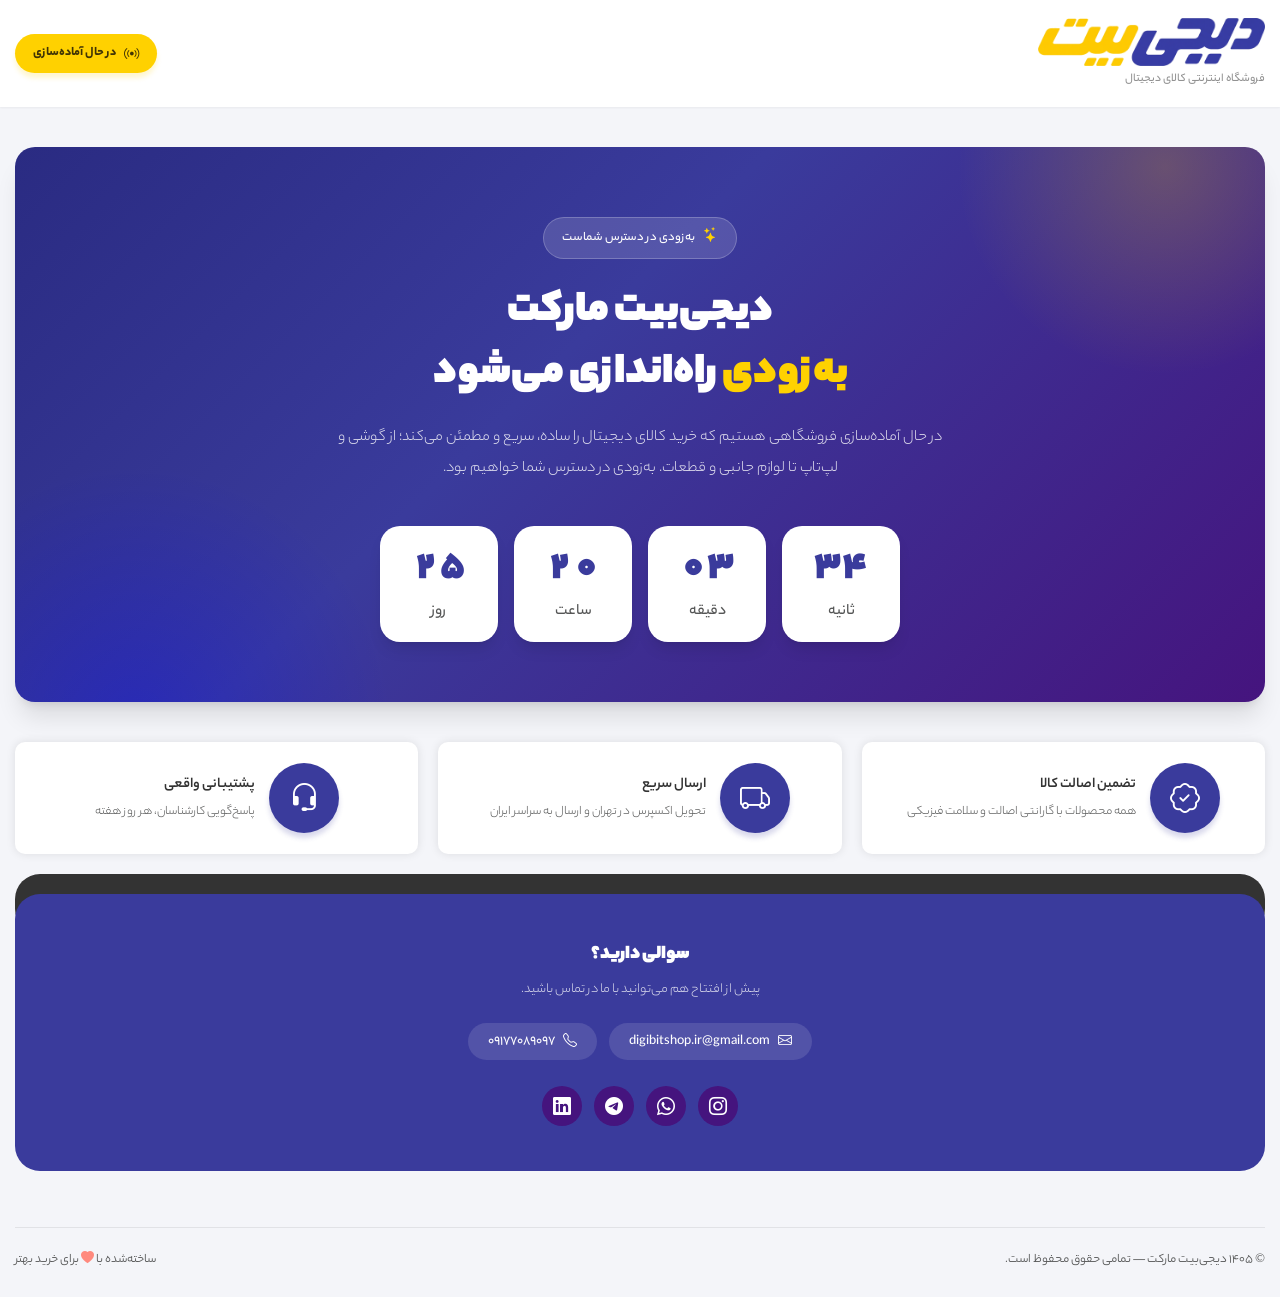
==== index.html @ 966c0b56 "fix(seo): drop the email-signup call to action from the meta description The page no longer has a si" ====
<!DOCTYPE html>
<html lang="fa-IR" dir="rtl">
<head>
    <meta charset="UTF-8">
    <meta name="viewport" content="width=device-width, initial-scale=1.0">
    <meta name="theme-color" content="#3a3b9c">

    <title>دیجی‌بیت مارکت | به‌زودی</title>
    <meta name="description" content="دیجی‌بیت مارکت، فروشگاه اینترنتی کالای دیجیتال، به‌زودی راه‌اندازی می‌شود. از گوشی و لپ‌تاپ تا لوازم جانبی و قطعات.">
    <meta name="robots" content="index, follow">

    <!-- Open Graph -->
    <meta property="og:type" content="website">
    <meta property="og:site_name" content="دیجی‌بیت مارکت">
    <meta property="og:title" content="دیجی‌بیت مارکت | به‌زودی">
    <meta property="og:description" content="فروشگاه اینترنتی کالای دیجیتال، به‌زودی راه‌اندازی می‌شود.">
    <meta property="og:locale" content="fa_IR">

    <link rel="icon" type="image/png" sizes="32x32" href="assets/img/favicon-32.png">
    <link rel="icon" type="image/png" sizes="16x16" href="assets/img/favicon-16.png">
    <link rel="apple-touch-icon" sizes="180x180" href="assets/img/apple-touch-icon.png">

    <link rel="stylesheet" href="assets/font/bootstrap-icon/bootstrap-icons.min.css">
    <link rel="stylesheet" href="assets/css/style.css">
</head>
<body>

<!-- ================= HEADER ================= -->
<header class="site-header">
    <div class="container">
        <div class="site-header-inner">

            <div class="brand">
                <img class="brand-logo"
                     src="assets/img/logo.png"
                     width="530" height="112"
                     alt="دیجی‌بیت مارکت">
                <span class="brand-tagline">فروشگاه اینترنتی کالای دیجیتال</span>
            </div>

            <span class="status-pill">
                <i class="bi bi-broadcast"></i>
                در حال آماده‌سازی
            </span>

        </div>
    </div>
</header>

<!-- ================= MAIN ================= -->
<main class="site-main">
    <div class="container">

        <section class="hero" id="hero">

            <span class="hero-eyebrow">
                <i class="bi bi-stars"></i>
                به‌زودی در دسترس شماست
            </span>

            <h1 class="hero-title">
                دیجی‌بیت مارکت<br>
                <span class="accent">به‌زودی</span> راه‌اندازی می‌شود
            </h1>

            <p class="hero-description">
                در حال آماده‌سازی فروشگاهی هستیم که خرید کالای دیجیتال را ساده، سریع و مطمئن می‌کند؛
                از گوشی و لپ‌تاپ تا لوازم جانبی و قطعات. به‌زودی در دسترس شما خواهیم بود.
            </p>

            <!-- countdown: source order is reversed so that, in this RTL flex
                 row, "روز" renders on the far left and "ثانیه" on the far right -->
            <div class="countdown" id="countdown" role="timer" aria-live="off">
                <div class="countdown-item">
                    <span class="countdown-value" id="cd-seconds">۰۰</span>
                    <span class="countdown-label">ثانیه</span>
                </div>
                <div class="countdown-item">
                    <span class="countdown-value" id="cd-minutes">۰۰</span>
                    <span class="countdown-label">دقیقه</span>
                </div>
                <div class="countdown-item">
                    <span class="countdown-value" id="cd-hours">۰۰</span>
                    <span class="countdown-label">ساعت</span>
                </div>
                <div class="countdown-item">
                    <span class="countdown-value" id="cd-days">۰۰</span>
                    <span class="countdown-label">روز</span>
                </div>
            </div>

            <!-- shown once the countdown reaches zero -->
            <div class="launch-message" id="launch-message">
                <a class="btn btn-white" href="#">
                    <i class="bi bi-shop"></i>
                    ورود به فروشگاه
                </a>
            </div>

        </section>

        <!-- ================= FEATURES ================= -->
        <section class="features" aria-label="ویژگی‌های دیجی‌بیت مارکت">
            <div class="features-grid">

                <div class="feature-item">
                    <div class="feature-item-icon"><i class="bi bi-patch-check"></i></div>
                    <div>
                        <div class="feature-item-title">تضمین اصالت کالا</div>
                        <div class="feature-item-text">همه محصولات با گارانتی اصالت و سلامت فیزیکی</div>
                    </div>
                </div>

                <div class="feature-item">
                    <div class="feature-item-icon"><i class="bi bi-truck"></i></div>
                    <div>
                        <div class="feature-item-title">ارسال سریع</div>
                        <div class="feature-item-text">تحویل اکسپرس در تهران و ارسال به سراسر ایران</div>
                    </div>
                </div>

                <div class="feature-item">
                    <div class="feature-item-icon"><i class="bi bi-headset"></i></div>
                    <div>
                        <div class="feature-item-title">پشتیبانی واقعی</div>
                        <div class="feature-item-text">پاسخ‌گویی کارشناسان، هر روز هفته</div>
                    </div>
                </div>

            </div>
        </section>

        <!-- ================= CONTACT ================= -->
        <section class="contact-panel" aria-label="راه‌های ارتباطی">
            <div class="contact-panel-title">سوالی دارید؟</div>
            <p class="contact-panel-text">پیش از افتتاح هم می‌توانید با ما در تماس باشید.</p>

            <div class="contact-actions">
                <a class="contact-link" href="mailto:digibitshop.ir@gmail.com">
                    <i class="bi bi-envelope"></i>
                    digibitshop.ir@gmail.com
                </a>
                <a class="contact-link" href="tel:+989177089097">
                    <i class="bi bi-telephone"></i>
                    <span>۰۹۱۷۷۰۸۹۰۹۷</span>
                </a>
            </div>

            <ul class="footer-social">
                <li><a href="#" aria-label="اینستاگرام"><i class="bi bi-instagram"></i></a></li>
                <li><a href="https://wa.me/989177089097" aria-label="واتس‌اپ" target="_blank" rel="noopener"><i class="bi bi-whatsapp"></i></a></li>
                <li><a href="#" aria-label="تلگرام"><i class="bi bi-telegram"></i></a></li>
                <li><a href="#" aria-label="لینکدین"><i class="bi bi-linkedin"></i></a></li>
            </ul>
        </section>

    </div>
</main>

<!-- ================= FOOTER ================= -->
<footer class="site-footer">
    <div class="container">
        <div class="site-footer-inner">
            <span>© <span id="footer-year">۱۴۰۵</span> دیجی‌بیت مارکت — تمامی حقوق محفوظ است.</span>
            <span>ساخته‌شده با <i class="bi bi-heart-fill" style="color:#ff8a7e"></i> برای خرید بهتر</span>
        </div>
    </div>
</footer>

<!-- Bootstrapped before the page paints so SEO/curl sees an absolute date -->
<script>
    window.DIGIBIT = {
        // Official launch moment, UTC (ISO 8601). This default is 1 January 2027.
        // EDIT THIS ONE LINE to set the real launch date.
        target: '2027-01-01T00:00:00Z',

        // ?mode=preview shortens the countdown to 30s so the timer and the
        // "launched" state can be checked without waiting.
        preview: /(?:\?|&)mode=preview(?:&|$)/.test(location.search)
    };
    if (window.DIGIBIT.preview) {
        document.documentElement.classList.add('is-preview');
    }
</script>
<script src="assets/js/coming-soon.js" defer></script>

</body>
</html>
---- assets/css/style.css ----
/* ==========================================================================
   دیجی‌بیت مارکت — صفحه «به‌زودی»
   Design system carried over from the «شاهان» template
   (website-temp/shahan/page/assets/css/main.css) so this page matches the
   final storefront exactly.

   Change the whole palette from the :root block below.
   ========================================================================== */

/* ==========================================================================
   Fonts — YekanBakh FaNum (same weights as the template)
   ========================================================================== */

@font-face {
  font-display: swap;
  font-family: "yekan-bakh";
  src: url("../font/yekan-bakh/YekanBakhFaNum-Fat.woff2") format("woff2");
  font-weight: 900;
  font-style: normal;
}

@font-face {
  font-display: swap;
  font-family: "yekan-bakh";
  src: url("../font/yekan-bakh/YekanBakhFaNum-Heavy.woff2") format("woff2");
  font-weight: 800;
  font-style: normal;
}

@font-face {
  font-display: swap;
  font-family: "yekan-bakh";
  src: url("../font/yekan-bakh/YekanBakhFaNum-Bold.woff2") format("woff2");
  font-weight: bold;
  font-style: normal;
}

@font-face {
  font-display: swap;
  font-family: "yekan-bakh";
  src: url("../font/yekan-bakh/YekanBakhFaNum-Medium.woff2") format("woff2");
  font-weight: 500;
  font-style: normal;
}

@font-face {
  font-display: swap;
  font-family: "yekan-bakh";
  src: url("../font/yekan-bakh/YekanBakhFaNum-Regular.woff2") format("woff2");
  font-weight: normal;
  font-style: normal;
}

@font-face {
  font-display: swap;
  font-family: "yekan-bakh";
  src: url("../font/yekan-bakh/YekanBakhFaNum-Light.woff2") format("woff2");
  font-weight: 300;
  font-style: normal;
}

/* ==========================================================================
   Design tokens
   ========================================================================== */

:root {
  /* theme color */
  --main-color-one: #3a3b9c;
  --main-color-one-shadow: #3a3b9c31;
  --main-color-one-hover: #2a2b82;
  --main-color-two: #ffd100;
  --main-color-two-shadow: #ffd10031;
  --main-color-two-hover: #d8b103;
  --main-color-three: #45147e;
  --main-color-three-shadow: #45147e31;
  --main-color-three-hover: #320a60;
  --main-color-green: #189d0e;
  --bg-site: #f4f5f9;

  /* typography */
  --font-size: 14px;
  --color-site: #333333;
  --font-site: "yekan-bakh";
  --main-font: "yekan-bakh";
  --title-font: "yekan-bakh";

  /* shadow */
  --shadow: 0 1px 3px 0 rgb(0 0 0 / 0.1), 0 1px 2px -1px rgb(0 0 0 / 0.1);
  --shadow-sm: 0 1px 2px 0 rgb(0 0 0 / 0.05);
  --shadow-md: 0 4px 6px -1px rgb(0 0 0 / 0.1), 0 2px 4px -2px rgb(0 0 0 / 0.1);
  --shadow-box: rgb(0 0 0 / 10%) 0px 0px 10px 0px;
  --shadow-lg:
    0 10px 15px -3px rgb(0 0 0 / 0.1), 0 4px 6px -4px rgb(0 0 0 / 0.1);
  --shadow-xl:
    0 20px 25px -5px rgb(0 0 0 / 0.1), 0 8px 10px -6px rgb(0 0 0 / 0.1);
  --shadow-2xl: 0 25px 50px -12px rgb(0 0 0 / 0.25);
  --shadow-inner: inset 0 2px 12px 4px rgb(0 0 0 / 5%);

  /* text */
  --text-muted: #565757;
  --text-muted-two: #929292;

  /* border */
  --border-muted: #ced4da;

  /* hero panel — deep brand gradient */
  --hero-gradient: linear-gradient(
    135deg,
    #2a2b82 0%,
    #3a3b9c 42%,
    #45147e 100%
  );
}

/* ==========================================================================
   Base
   ========================================================================== */

*,
*::before,
*::after {
  margin: 0;
  padding: 0;
  box-sizing: border-box;
}

html {
  font-size: 1em;
  line-height: 1.6;
  scroll-behavior: smooth;
}

body {
  font-size: var(--font-size);
  font-family: var(--font-site);
  font-weight: normal;
  background: var(--bg-site);
  color: var(--color-site);
  min-height: 100vh;
  display: flex;
  flex-direction: column;
  overflow-x: hidden;
  -webkit-font-smoothing: antialiased;
}

img,
svg {
  max-width: 100%;
}

a {
  text-decoration: none;
  color: var(--color-site);
  transition: 200ms;
}

.container {
  width: 100%;
  max-width: 1470px;
  margin-inline: auto;
  padding-inline: 15px;
}

/* ==========================================================================
   Typography helpers
   ========================================================================== */

.title-font {
  font-family: var(--title-font);
  font-weight: 900;
}

.main-font {
  font-family: var(--main-font);
}

.f-800 {
  font-weight: 800;
}

.main-color-one-color {
  color: var(--main-color-one) !important;
}

.main-color-two-color {
  color: var(--main-color-two) !important;
}

.text-muted-two {
  color: var(--text-muted-two);
}

.visually-hidden {
  position: absolute;
  width: 1px;
  height: 1px;
  padding: 0;
  margin: -1px;
  overflow: hidden;
  clip: rect(0, 0, 0, 0);
  white-space: nowrap;
  border: 0;
}

/* ==========================================================================
   Buttons — same shape + shine effect as the template's .btn
   ========================================================================== */

.btn {
  display: inline-flex;
  align-items: center;
  justify-content: center;
  gap: 8px;
  font-family: var(--font-site);
  font-size: 15px;
  font-weight: bold;
  line-height: 1;
  border: 0;
  border-radius: 8px;
  padding: 15px 28px;
  cursor: pointer;
  transition: 200ms;
  position: relative;
  overflow: hidden;
  white-space: nowrap;
}

.btn:not(.no-highlight)::before {
  display: inline-block;
  content: "";
  width: 100%;
  height: 100%;
  background: linear-gradient(
    90deg,
    transparent,
    rgba(255, 255, 255, 0.5),
    transparent
  );
  position: absolute;
  top: 0;
  bottom: 0;
  margin: auto;
  left: 100%;
}

.btn:active {
  transform: translate(0, 2px);
}

.btn:hover:not(.no-highlight)::before {
  transition: 800ms;
  left: -100%;
}

.btn i {
  font-size: 18px;
}

.main-color-one-bg {
  background-color: var(--main-color-one);
  color: #fff;
  box-shadow: 0 5px 5px var(--main-color-one-shadow);
}

.main-color-one-bg:hover {
  background-color: var(--main-color-one-hover);
  color: #fff;
}

/* Accent CTA — used where the primary indigo would sit on the brand gradient */
.main-color-two-bg {
  background-color: var(--main-color-two);
  color: #413505;
  box-shadow: 0 5px 5px var(--main-color-two-shadow);
}

.main-color-two-bg:hover {
  background-color: var(--main-color-two-hover);
  color: #413505;
}

.btn-white {
  background-color: #fff;
  color: var(--main-color-one);
  box-shadow: 0 5px 5px rgb(0 0 0 / 12%);
}

.btn-white:hover {
  color: var(--main-color-three);
}

/* ==========================================================================
   Brand mark
   ========================================================================== */

.brand {
  display: flex;
  flex-direction: column;
  align-items: flex-start;
  gap: 4px;
  min-width: 0;
}

.brand-logo {
  display: block;
  height: 48px;
  width: auto;
  max-width: 100%;
}

.brand-tagline {
  font-size: 12px;
  font-weight: 500;
  color: var(--text-muted-two);
}

/* ==========================================================================
   Header
   ========================================================================== */

.site-header {
  background: #fff;
  box-shadow: var(--shadow-sm);
  position: relative;
  z-index: 5;
}

.site-header-inner {
  display: flex;
  align-items: center;
  justify-content: space-between;
  gap: 20px;
  padding: 18px 0;
}

.status-pill {
  display: inline-flex;
  align-items: center;
  gap: 8px;
  background-color: var(--main-color-two);
  color: #413505;
  font-size: 13px;
  font-weight: 800;
  border-radius: 50px;
  padding: 9px 18px;
  box-shadow: 0 5px 5px var(--main-color-two-shadow);
}

.status-pill i {
  font-size: 15px;
  line-height: 0;
}

/* ==========================================================================
   Main / hero panel
   ========================================================================== */

.site-main {
  flex: 1 0 auto;
  padding: 40px 0 30px;
}

.hero {
  background: var(--hero-gradient);
  border-radius: 20px;
  box-shadow: var(--shadow-xl);
  padding: 70px 40px 60px;
  text-align: center;
  color: #fff;
  position: relative;
  overflow: hidden;
}

/* soft brand glows */
.hero::before,
.hero::after {
  content: "";
  position: absolute;
  border-radius: 50%;
  pointer-events: none;
}

.hero::before {
  width: 420px;
  height: 420px;
  top: -190px;
  right: -110px;
  background: radial-gradient(circle, rgb(255 209 0 / 22%) 0%, transparent 70%);
}

.hero::after {
  width: 520px;
  height: 520px;
  bottom: -280px;
  left: -140px;
  background: radial-gradient(circle, rgb(0 3 255 / 28%) 0%, transparent 70%);
}

.hero > * {
  position: relative;
  z-index: 1;
}

.hero-eyebrow {
  display: inline-flex;
  align-items: center;
  gap: 8px;
  background: rgb(255 255 255 / 14%);
  border: 1px solid rgb(255 255 255 / 22%);
  border-radius: 50px;
  padding: 8px 18px;
  font-size: 13px;
  font-weight: 500;
  color: #fff;
}

.hero-eyebrow i {
  color: var(--main-color-two);
  font-size: 15px;
}

.hero-title {
  font-family: var(--title-font);
  font-weight: 900;
  font-size: 46px;
  line-height: 1.35;
  margin: 24px 0 0;
}

.hero-title .accent {
  color: var(--main-color-two);
}

.hero-description {
  max-width: 640px;
  margin: 16px auto 0;
  font-size: 16px;
  font-weight: 300;
  line-height: 1.9;
  color: rgb(255 255 255 / 84%);
}

/* ==========================================================================
   Countdown
   ========================================================================== */

.countdown {
  display: flex;
  justify-content: center;
  gap: 16px;
  margin-top: 42px;
  flex-wrap: wrap;
}

.countdown-item {
  background: #fff;
  color: var(--main-color-one);
  border-radius: 20px;
  box-shadow: var(--shadow-lg);
  width: 118px;
  padding: 22px 10px 16px;
  transition: 0.3s;
}

.countdown-item:hover {
  transform: translateY(-10px);
}

.countdown-value {
  display: block;
  font-family: var(--title-font);
  font-weight: 900;
  font-size: 40px;
  line-height: 1.1;
  font-variant-numeric: tabular-nums;
  color: var(--main-color-one);
}

.countdown-label {
  display: block;
  margin-top: 8px;
  font-size: 16px;
  font-weight: 500;
  color: var(--text-muted);
}

/* ==========================================================================
   Feature row — same circular icon treatment as the template
   ========================================================================== */

.features {
  margin-top: 40px;
}

.features-grid {
  display: grid;
  grid-template-columns: repeat(3, minmax(0, 1fr));
  gap: 20px;
}

.feature-item {
  display: flex;
  align-items: center;
  justify-content: center;
  gap: 14px;
  background: #fff;
  border: 1px solid transparent;
  border-radius: 10px;
  box-shadow: var(--shadow-box);
  padding: 20px;
  transition: 0.4s;
}

.feature-item:hover {
  transform: translateY(-10px);
  box-shadow: var(--shadow-xl);
  border-color: var(--main-color-one);
}

.feature-item-icon {
  background-color: var(--main-color-one);
  box-shadow: 0 5px 5px var(--main-color-one-shadow);
  width: 70px;
  height: 70px;
  flex: 0 0 70px;
  border-radius: 50%;
  display: flex;
  align-items: center;
  justify-content: center;
  color: #fff;
  line-height: 0;
}

.feature-item-icon i {
  font-size: 30px;
}

.feature-item-title {
  font-weight: bold;
  font-size: 15px;
  margin-bottom: 4px;
}

.feature-item-text {
  font-size: 13px;
  font-weight: 300;
  color: var(--text-muted);
  line-height: 1.7;
}

/* ==========================================================================
   Contact / social panel — template footer treatment
   ========================================================================== */

.contact-panel {
  background: var(--main-color-one);
  border-radius: 25px;
  margin-top: 40px;
  padding: 45px 30px;
  text-align: center;
  color: #fff;
  position: relative;
}

.contact-panel::before {
  content: "";
  position: absolute;
  top: -20px;
  left: 0;
  width: 100%;
  height: 60px;
  background-color: #333;
  border-radius: 25px;
  z-index: -1;
}

.contact-panel-title {
  font-weight: 900;
  font-size: 20px;
  margin-bottom: 8px;
}

.contact-panel-text {
  font-size: 14px;
  font-weight: 300;
  color: rgb(255 255 255 / 82%);
  margin-bottom: 22px;
}

.contact-actions {
  display: flex;
  justify-content: center;
  gap: 12px;
  flex-wrap: wrap;
  margin-bottom: 26px;
}

.contact-link {
  display: inline-flex;
  align-items: center;
  gap: 8px;
  color: #fff;
  font-size: 14px;
  font-weight: 500;
  background: rgb(255 255 255 / 12%);
  border-radius: 50px;
  padding: 10px 20px;
  line-height: 1;
}

.contact-link:hover {
  background: rgb(255 255 255 / 22%);
  color: #fff;
}

.footer-social {
  display: flex;
  justify-content: center;
  gap: 12px;
  list-style: none;
}

.footer-social a {
  background-color: var(--main-color-three);
  border-radius: 50%;
  width: 40px;
  height: 40px;
  display: flex;
  justify-content: center;
  align-items: center;
  color: #fff;
  transition: 0.3s;
}

.footer-social a i {
  line-height: 0;
}

.footer-social a:hover {
  background-color: var(--main-color-one-hover);
  transform: translateY(-4px);
}

.footer-social i {
  font-size: 18px;
}

/* ==========================================================================
   Footer bar
   ========================================================================== */

.site-footer {
  flex: 0 0 auto;
  padding: 26px 0;
}

.site-footer-inner {
  display: flex;
  align-items: center;
  justify-content: space-between;
  gap: 14px;
  flex-wrap: wrap;
  font-size: 13px;
  color: var(--text-muted);
  border-top: 1px solid rgb(0 0 0 / 8%);
  padding-top: 22px;
}

.site-footer-inner a {
  color: var(--main-color-one);
  font-weight: 500;
}

.site-footer-inner a:hover {
  color: var(--main-color-three);
}

/* ==========================================================================
   Launch state (countdown finished)
   ========================================================================== */

.hero.is-launched .countdown {
  display: none;
}

.launch-message {
  display: none;
  margin-top: 40px;
}

.hero.is-launched .launch-message {
  display: block;
}

.launch-message .btn {
  padding: 18px 40px;
  font-size: 16px;
}

/* ==========================================================================
   Entrance animation
   ========================================================================== */

@keyframes rise {
  from {
    opacity: 0;
    transform: translateY(18px);
  }
  to {
    opacity: 1;
    transform: translateY(0);
  }
}

.hero-eyebrow,
.hero-title,
.hero-description,
.countdown {
  animation: rise 0.55s ease-out both;
}

.hero-title {
  animation-delay: 0.06s;
}

.hero-description {
  animation-delay: 0.12s;
}

.countdown {
  animation-delay: 0.18s;
}

@media (prefers-reduced-motion: reduce) {
  *,
  *::before,
  *::after {
    animation-duration: 0.001ms !important;
    animation-iteration-count: 1 !important;
    transition-duration: 0.001ms !important;
    scroll-behavior: auto !important;
  }
}

/* ==========================================================================
   Responsive
   ========================================================================== */

@media (max-width: 991px) {
  .hero {
    padding: 55px 24px 50px;
  }

  .hero-title {
    font-size: 36px;
  }

  .countdown-item {
    width: 104px;
  }

  .countdown-value {
    font-size: 34px;
  }

  .features-grid {
    grid-template-columns: 1fr;
  }
}

@media (max-width: 767px) {
  .site-header-inner {
    justify-content: center;
  }

  .brand {
    align-items: center;
    text-align: center;
  }

  .brand-logo {
    height: 38px;
  }

  .status-pill {
    display: none;
  }

  .hero-title {
    font-size: 28px;
  }

  .hero-description {
    font-size: 14px;
  }

  .countdown {
    gap: 10px;
  }

  .countdown-item {
    width: calc(50% - 5px);
    max-width: 150px;
    padding: 16px 8px 12px;
  }

  .countdown-value {
    font-size: 30px;
  }

  .feature-item {
    justify-content: flex-start;
  }

  .site-footer-inner {
    justify-content: center;
    text-align: center;
  }
}
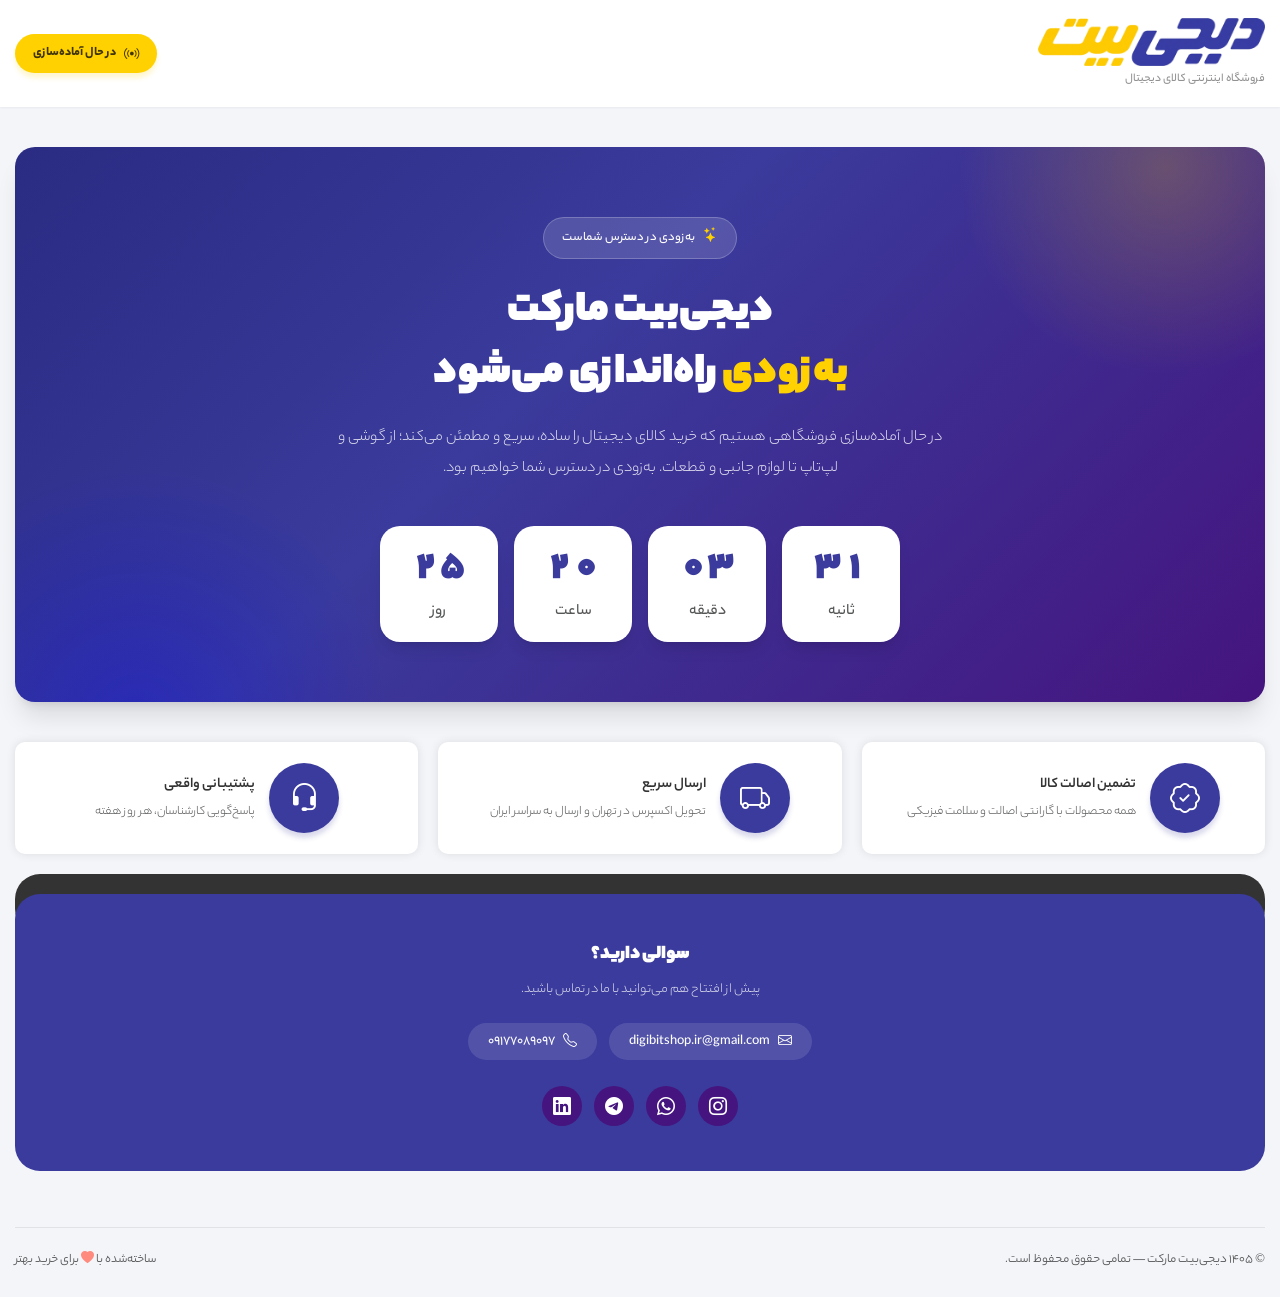
==== commit 83fc5f7c: "chore: add enamad title and meta-tag verification Two enamad ownership checks:  - `<meta name="enama" ====
--- a/index.html
+++ b/index.html
@@ -5,9 +5,12 @@
     <meta name="viewport" content="width=device-width, initial-scale=1.0">
     <meta name="theme-color" content="#3a3b9c">
 
-    <title>دیجی‌بیت مارکت | به‌زودی</title>
+    <title>10915476 دیجی‌بیت مارکت | به‌زودی</title>
     <meta name="description" content="دیجی‌بیت مارکت، فروشگاه اینترنتی کالای دیجیتال، به‌زودی راه‌اندازی می‌شود. از گوشی و لپ‌تاپ تا لوازم جانبی و قطعات.">
     <meta name="robots" content="index, follow">
+
+    <!-- enamad domain-ownership verification tag. Do not remove. -->
+    <meta name="enamad" content="10915476" />
 
     <!-- Open Graph -->
     <meta property="og:type" content="website">
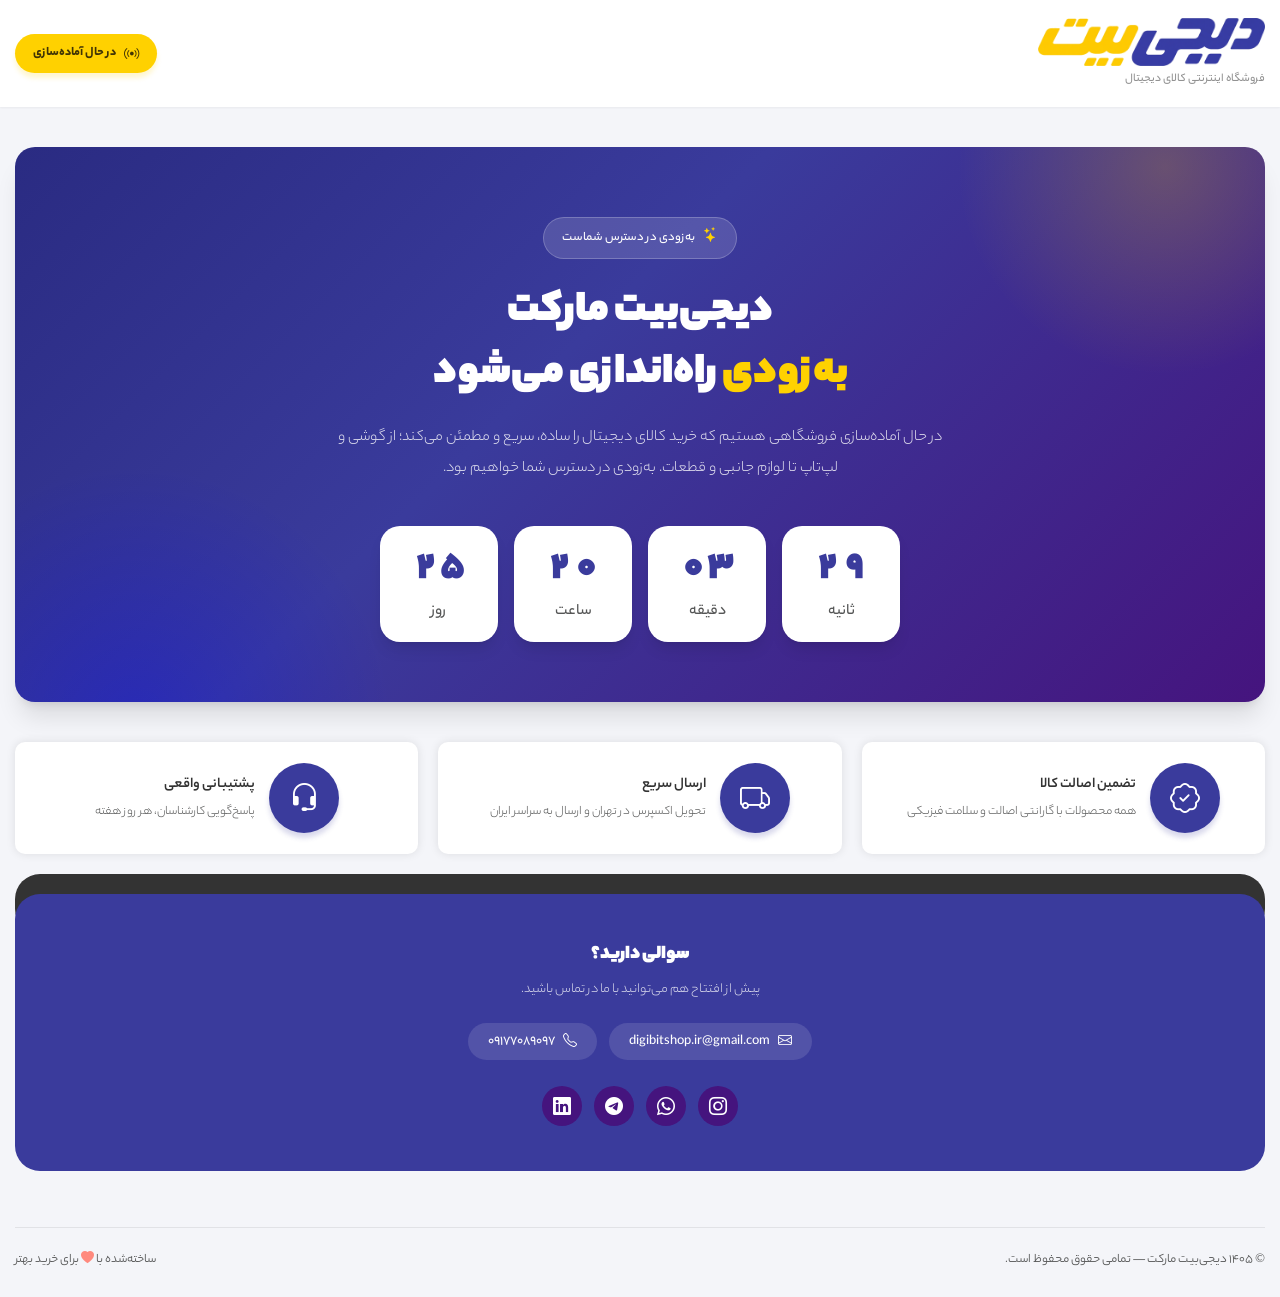
==== commit 3824b6cb: "fix(enamad): match the meta tag format exactly and move it up in head The meta-tag check still repor" ====
--- a/index.html
+++ b/index.html
@@ -2,15 +2,14 @@
 <html lang="fa-IR" dir="rtl">
 <head>
     <meta charset="UTF-8">
+    <!-- enamad domain-ownership verification tag. Do not remove. -->
+    <meta name="enamad" content="10915476">
     <meta name="viewport" content="width=device-width, initial-scale=1.0">
     <meta name="theme-color" content="#3a3b9c">
 
     <title>10915476 دیجی‌بیت مارکت | به‌زودی</title>
     <meta name="description" content="دیجی‌بیت مارکت، فروشگاه اینترنتی کالای دیجیتال، به‌زودی راه‌اندازی می‌شود. از گوشی و لپ‌تاپ تا لوازم جانبی و قطعات.">
     <meta name="robots" content="index, follow">
-
-    <!-- enamad domain-ownership verification tag. Do not remove. -->
-    <meta name="enamad" content="10915476" />
 
     <!-- Open Graph -->
     <meta property="og:type" content="website">
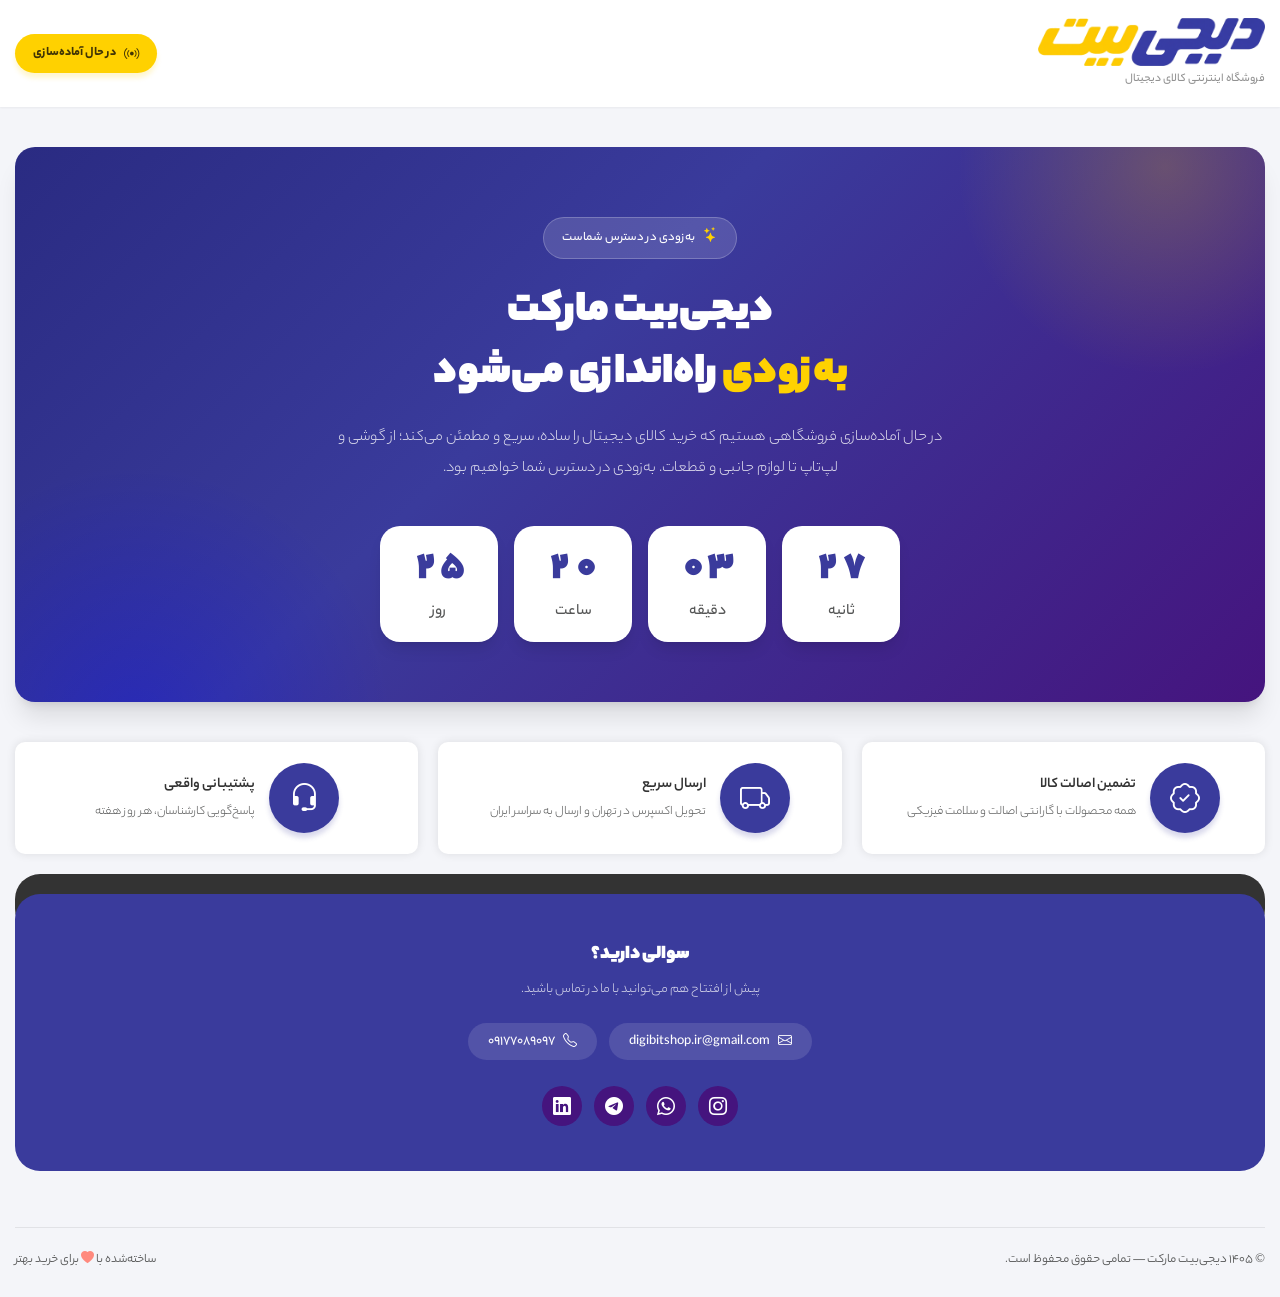
==== commit c380a9da: "chore(enamad): simplify the title so the code is unambiguous The title check reported that the code " ====
--- a/index.html
+++ b/index.html
@@ -7,7 +7,9 @@
     <meta name="viewport" content="width=device-width, initial-scale=1.0">
     <meta name="theme-color" content="#3a3b9c">
 
-    <title>10915476 دیجی‌بیت مارکت | به‌زودی</title>
+    <!-- enamad wants the code inside <title>; kept as plain text, under 70
+         characters, with no separators so any parser can match it -->
+    <title>10915476 دیجی‌بیت مارکت</title>
     <meta name="description" content="دیجی‌بیت مارکت، فروشگاه اینترنتی کالای دیجیتال، به‌زودی راه‌اندازی می‌شود. از گوشی و لپ‌تاپ تا لوازم جانبی و قطعات.">
     <meta name="robots" content="index, follow">
 
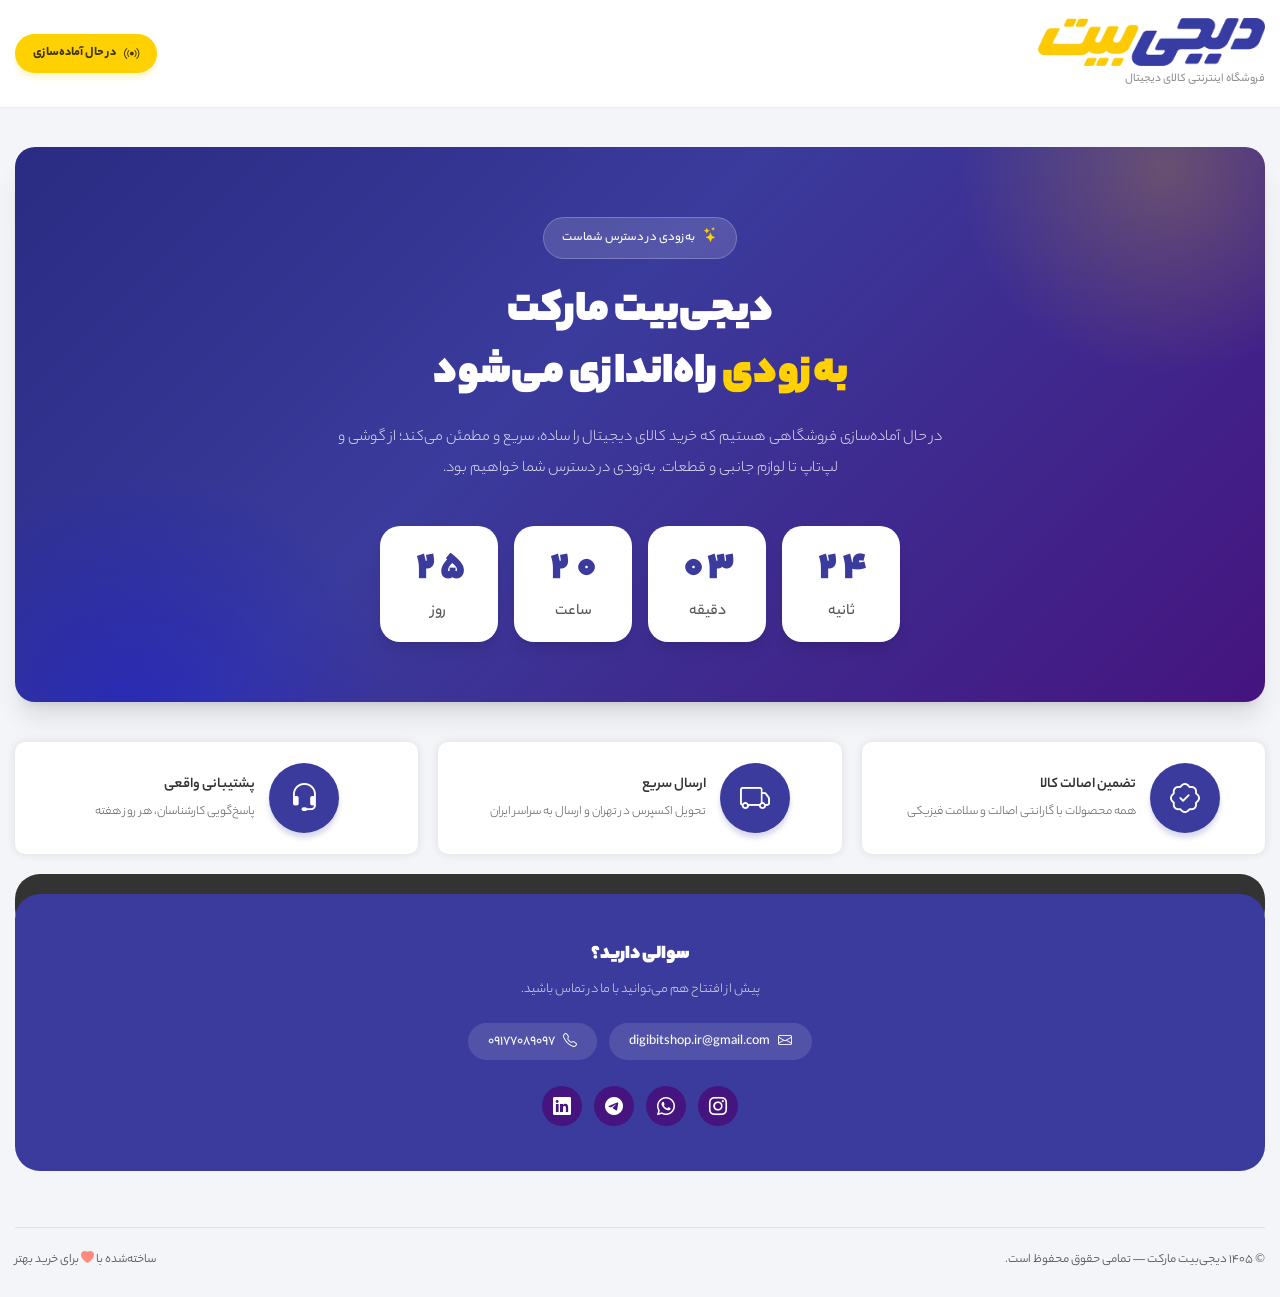
==== commit 92e0ba47: "chore(enamad): put only the verification code in the title The title check still reported the code a" ====
--- a/index.html
+++ b/index.html
@@ -7,9 +7,9 @@
     <meta name="viewport" content="width=device-width, initial-scale=1.0">
     <meta name="theme-color" content="#3a3b9c">
 
-    <!-- enamad wants the code inside <title>; kept as plain text, under 70
-         characters, with no separators so any parser can match it -->
-    <title>10915476 دیجی‌بیت مارکت</title>
+    <!-- enamad wants only the code inside <title> for its title check.
+         TEMPORARY: restore 'دیجی‌بیت مارکت | به‌زودی' once enamad confirms. -->
+    <title>10915476</title>
     <meta name="description" content="دیجی‌بیت مارکت، فروشگاه اینترنتی کالای دیجیتال، به‌زودی راه‌اندازی می‌شود. از گوشی و لپ‌تاپ تا لوازم جانبی و قطعات.">
     <meta name="robots" content="index, follow">
 
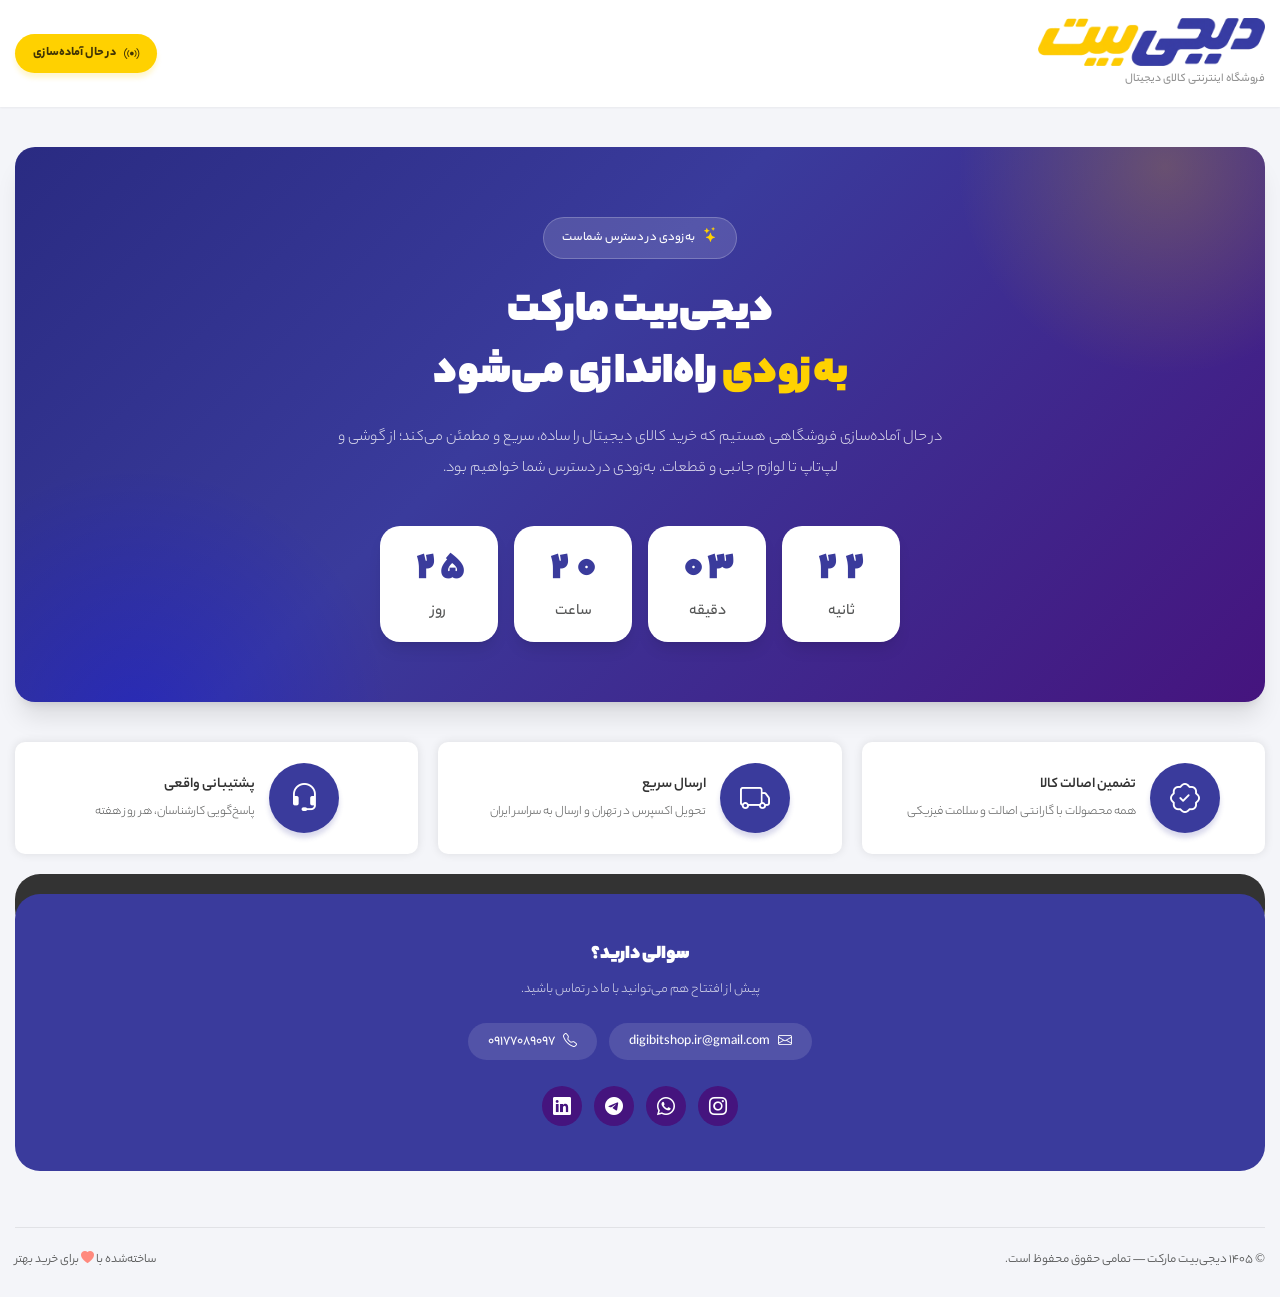
==== commit bdfabd9c: "feat(social): wire up the four real social profiles Replace the placeholder links with the real acco" ====
--- a/index.html
+++ b/index.html
@@ -151,10 +151,10 @@
             </div>
 
             <ul class="footer-social">
-                <li><a href="#" aria-label="اینستاگرام"><i class="bi bi-instagram"></i></a></li>
+                <li><a href="https://instagram.com/digibit.shop" aria-label="اینستاگرام" target="_blank" rel="noopener"><i class="bi bi-instagram"></i></a></li>
                 <li><a href="https://wa.me/989177089097" aria-label="واتس‌اپ" target="_blank" rel="noopener"><i class="bi bi-whatsapp"></i></a></li>
-                <li><a href="#" aria-label="تلگرام"><i class="bi bi-telegram"></i></a></li>
-                <li><a href="#" aria-label="لینکدین"><i class="bi bi-linkedin"></i></a></li>
+                <li><a href="https://t.me/digibitshopir" aria-label="تلگرام" target="_blank" rel="noopener"><i class="bi bi-telegram"></i></a></li>
+                <li><a href="https://www.linkedin.com/company/digibitir" aria-label="لینکدین" target="_blank" rel="noopener"><i class="bi bi-linkedin"></i></a></li>
             </ul>
         </section>
 
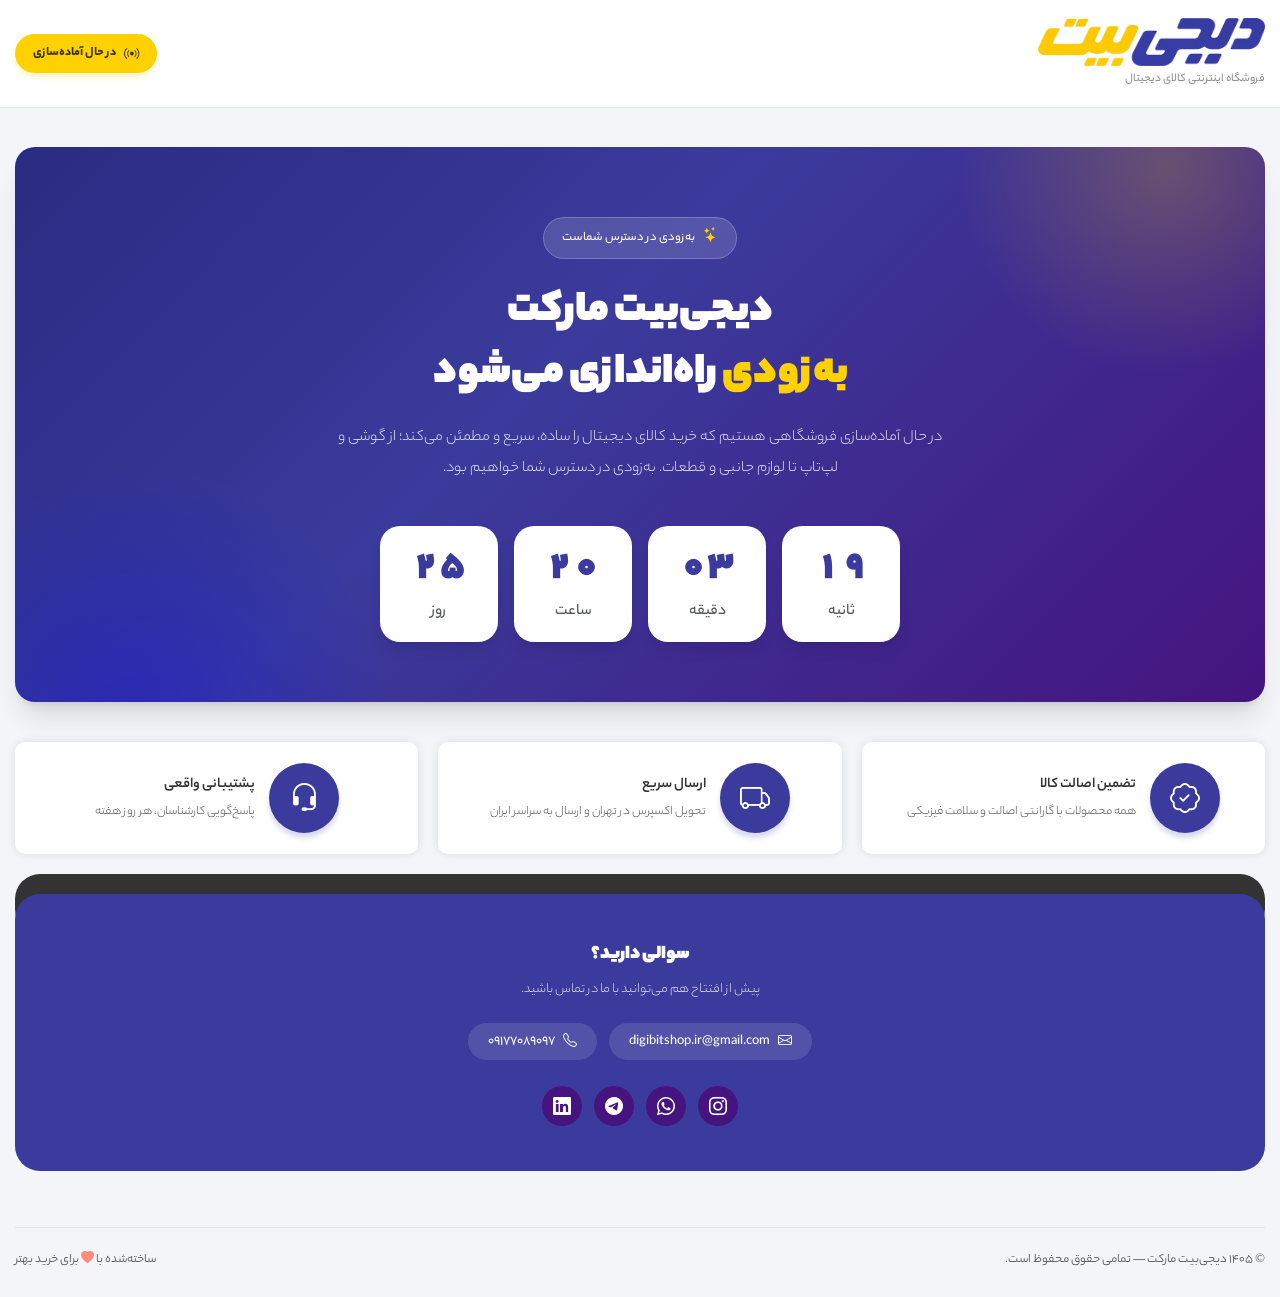
==== commit 0381fe47: "chore(enamad): regenerate verification code 11918102" ====
--- a/index.html
+++ b/index.html
@@ -3,13 +3,13 @@
 <head>
     <meta charset="UTF-8">
     <!-- enamad domain-ownership verification tag. Do not remove. -->
-    <meta name="enamad" content="10915476">
+    <meta name="enamad" content="11918102" />
     <meta name="viewport" content="width=device-width, initial-scale=1.0">
     <meta name="theme-color" content="#3a3b9c">
 
     <!-- enamad wants only the code inside <title> for its title check.
          TEMPORARY: restore 'دیجی‌بیت مارکت | به‌زودی' once enamad confirms. -->
-    <title>10915476</title>
+    <title>11918102</title>
     <meta name="description" content="دیجی‌بیت مارکت، فروشگاه اینترنتی کالای دیجیتال، به‌زودی راه‌اندازی می‌شود. از گوشی و لپ‌تاپ تا لوازم جانبی و قطعات.">
     <meta name="robots" content="index, follow">
 
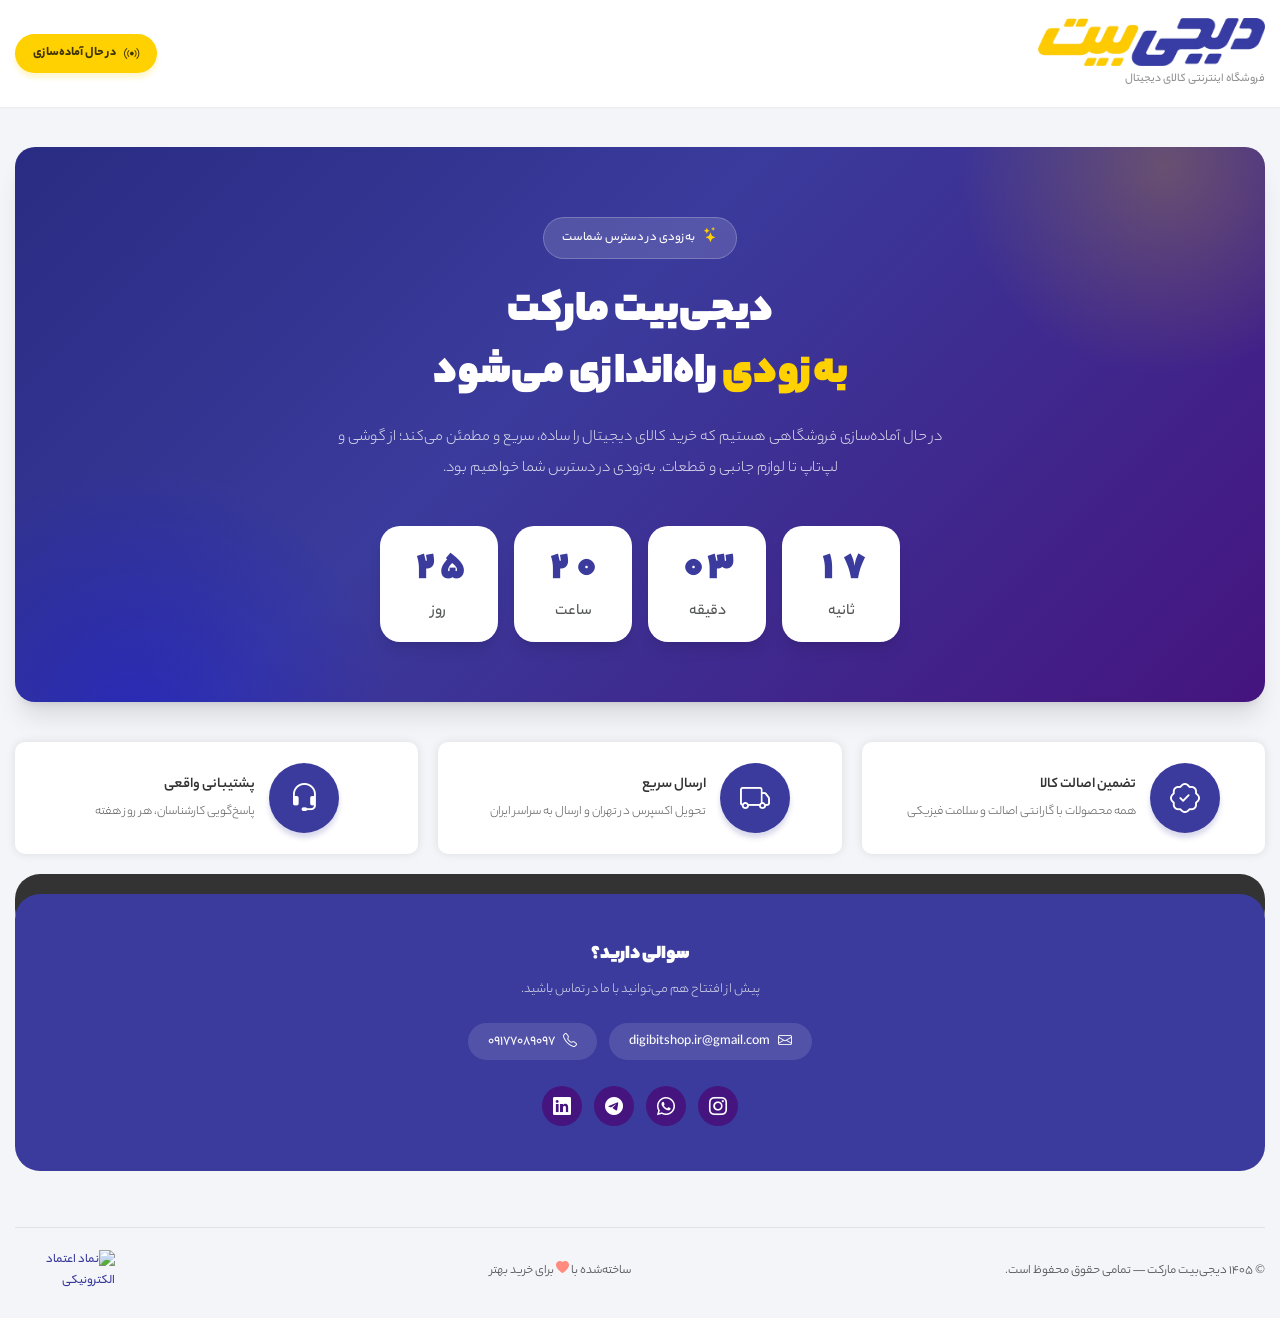
==== commit 82146e34: "feat(enamad): add trust-seal logo to the footer" ====
--- a/index.html
+++ b/index.html
@@ -167,6 +167,11 @@
         <div class="site-footer-inner">
             <span>© <span id="footer-year">۱۴۰۵</span> دیجی‌بیت مارکت — تمامی حقوق محفوظ است.</span>
             <span>ساخته‌شده با <i class="bi bi-heart-fill" style="color:#ff8a7e"></i> برای خرید بهتر</span>
+
+            <!-- نماد اعتماد الکترونیکی (اینماد) — کد لوگو مستقیماً از پنل اینماد -->
+            <a class="enamad-seal" referrerpolicy="origin" target="_blank" href="https://trustseal.enamad.ir/?id=8114948&Code=yvDShC64YAFwvk9P3c8JvQmuIBmlAdl1">
+                <img referrerpolicy="origin" src="https://trustseal.enamad.ir/logo.aspx?id=8114948&Code=yvDShC64YAFwvk9P3c8JvQmuIBmlAdl1" alt="نماد اعتماد الکترونیکی" style="cursor:pointer" code="yvDShC64YAFwvk9P3c8JvQmuIBmlAdl1">
+            </a>
         </div>
     </div>
 </footer>
--- a/assets/css/style.css
+++ b/assets/css/style.css
@@ -675,6 +675,24 @@
   color: var(--main-color-three);
 }
 
+/* enamad trust seal — left edge of the footer bar */
+.enamad-seal {
+  display: flex;
+  align-items: center;
+  flex-shrink: 0;
+  transition: 0.3s;
+}
+
+.enamad-seal img {
+  display: block;
+  width: 100px;
+  height: auto;
+}
+
+.enamad-seal:hover {
+  opacity: 0.85;
+}
+
 /* ==========================================================================
    Launch state (countdown finished)
    ========================================================================== */
